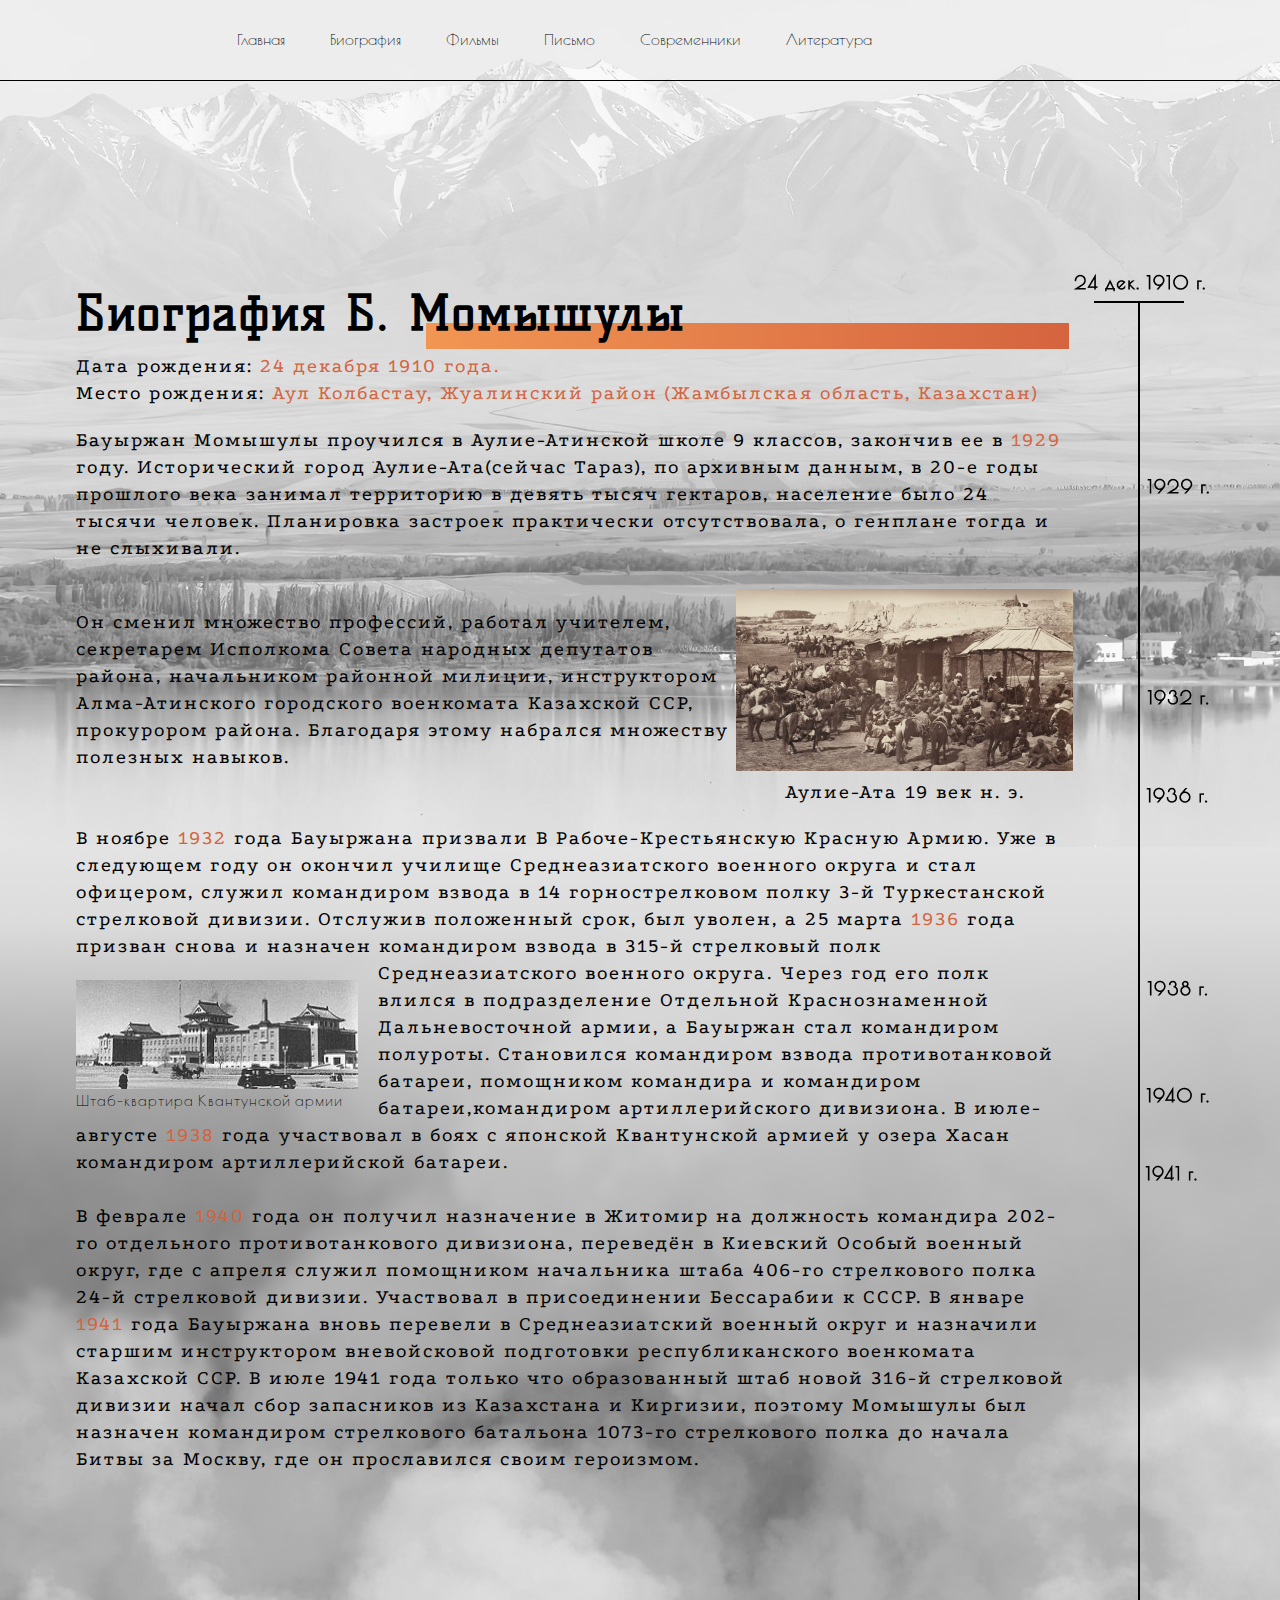
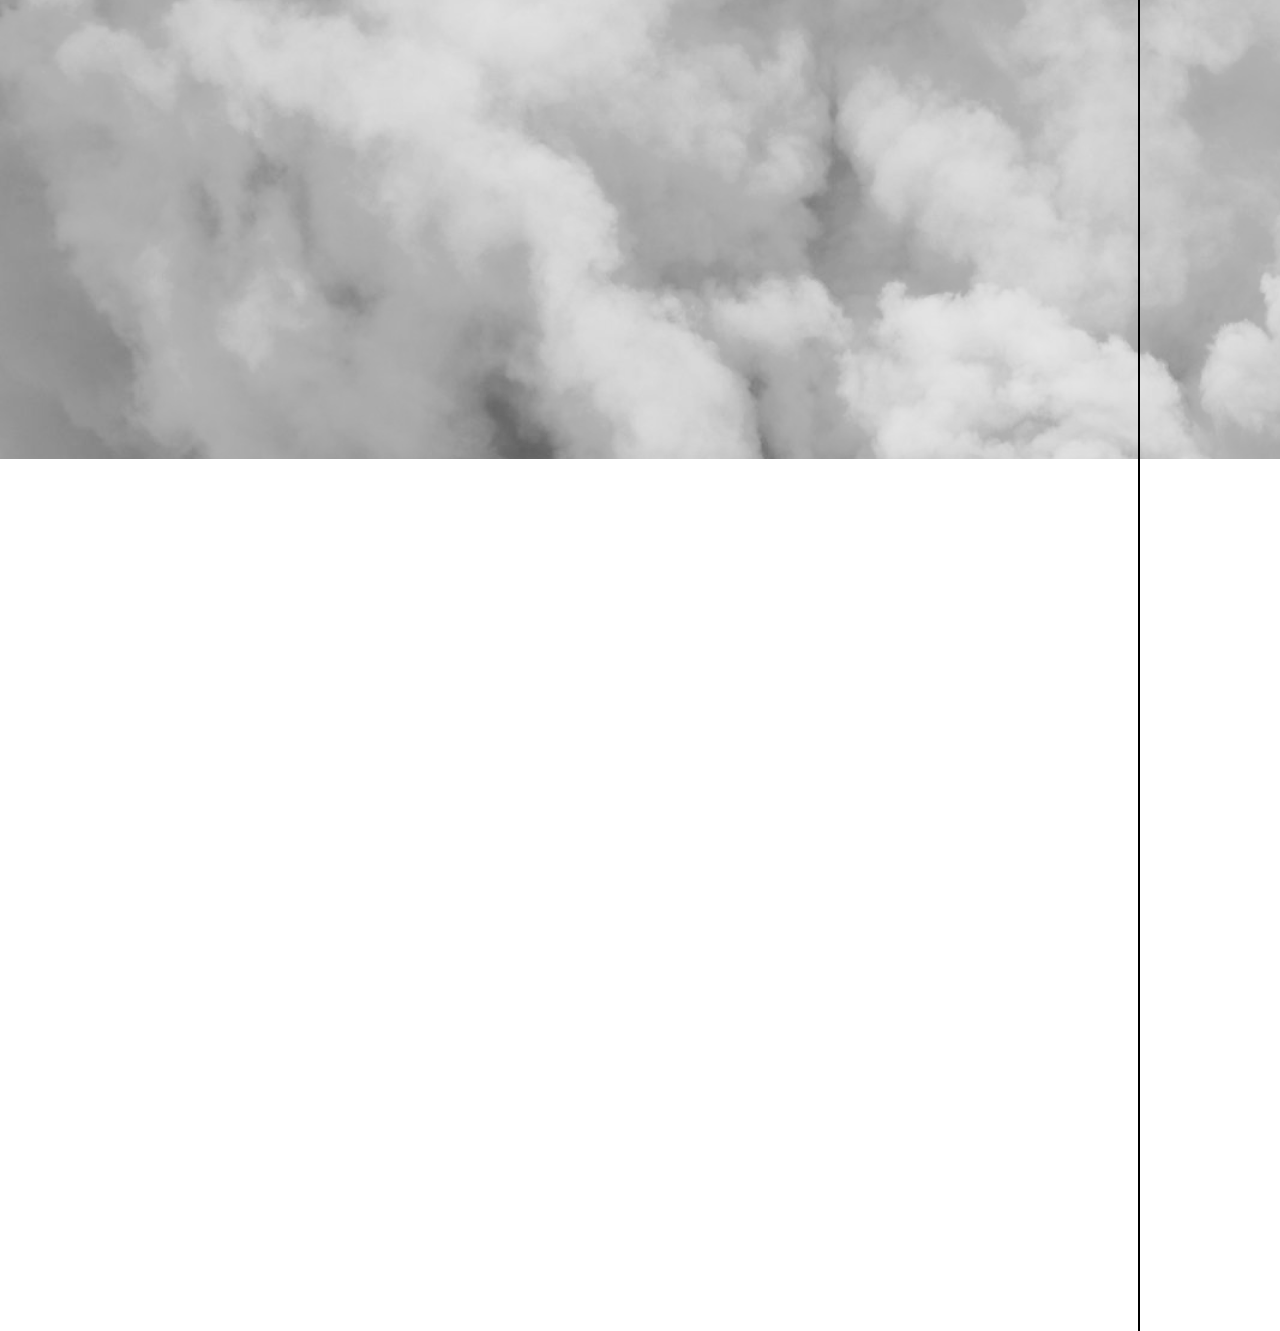
==== biography/biography.html @ 2d82cb33 "фильмы и биография" ====
<!DOCTYPE html>
<html lang="en" dir="ltr">
  <head>
    <meta charset="utf-8">
    <title>Биография</title>
    <link rel="stylesheet" href="bio.css">
    <link rel="stylesheet" href="/menu.css">
    <link rel="preconnect" href="https://fonts.gstatic.com">
    <link href="https://fonts.googleapis.com/css2?family=Kelly+Slab&display=swap" rel="stylesheet">
    <link href="https://fonts.googleapis.com/css2?family=Roboto:ital,wght@0,100;0,300;0,400;0,500;0,700;0,900;1,100;1,300;1,400;1,500;1,700;1,900&display=swap" rel="stylesheet">
    <link href="https://fonts.googleapis.com/css2?family=Poiret+One&display=swap" rel="stylesheet">
    <link href="https://fonts.googleapis.com/css2?family=Podkova:wght@400;500;600;700;800&display=swap" rel="stylesheet">
  </head>
  <body>
      <main>
        <menu>
            <div class="links">
                <a href="#">Главная</a>
                <a href="#">Биография</a>
                <a href="#">Фильмы</a>
                <a href="#">Письмо</a>
                <a href="#">Современники</a>
                <a href="#">Литература</a>
            </div>
        </menu>
        <div class="content">
          <div class="bio">
            <div class="heading">
              <h1>Биография Б. Момышулы</h1>
              <div class="h-line"></div>
            </div>
            <article>Дата рождения: <span>24 декабря 1910 года.</span>
              <br>Место рождения: <span>Аул Колбастау, Жуалинский район (Жамбылская область, Казахстан)</span></article>
            <p>Бауыржан Момышулы проучился в Аулие-Атинской школе 9 классов, закончив ее в <span>1929</span> году.
              Исторический город Аулие-Ата(сейчас Тараз), по архивным данным, в 20-е годы прошлого века
              занимал территорию в девять тысяч гектаров,
              население было 24 тысячи человек. Планировка застроек практически отсутствовала, о генплане тогда и не слыхивали. </p>
            <figure class="rightimg"><img src="img/1.png"><figcaption>Аулие-Ата 19 век н. э.</figcaption></figure><br>Он сменил множество профессий, работал учителем, секретарем Исполкома Совета народных депутатов
              района, начальником районной милиции, инструктором Алма-Атинского городского военкомата Казахской ССР,
              прокурором района. Благодаря этому набрался множеству полезных навыков.<br><br><br>В ноябре <span>1932</span> года Бауыржана призвали В Рабоче-Крестьянскую Красную Армию.
              Уже в следующем году он окончил училище Среднеазиатского
              военного округа и стал офицером, служил командиром взвода в 14 горнострелковом полку 3-й Туркестанской
              стрелковой дивизии. Отслужив положенный срок, был уволен, а 25 марта <span>1936</span> года призван снова и назначен
              командиром взвода в 315-й стрелковый полк<br><div class="leftimg"><img src="img/2.png"><p>Штаб-квартира Квантунской армии</p></div>
              Среднеазиатского военного округа. Через год его полк влился в подразделение Отдельной Краснознаменной
              Дальневосточной армии, а Бауыржан стал командиром полуроты. Становился командиром взвода противотанковой
              батареи, помощником командира и командиром батареи,командиром артиллерийского дивизиона. В июле-августе <span>1938</span> года участвовал
              в боях с японской Квантунской армией у озера Хасан командиром артиллерийской батареи.<br><br>В феврале <span>1940</span> года он получил назначение в Житомир
               на должность командира 202-го отдельного противотанкового дивизиона,  переведён в
               Киевский Особый военный округ, где с апреля служил помощником начальника штаба 406-го стрелкового
               полка 24-й стрелковой дивизии. Участвовал в присоединении Бессарабии к СССР. В январе <span>1941</span> года
               Бауыржана вновь перевели в Среднеазиатский военный округ и назначили старшим инструктором вневойсковой
               подготовки республиканского военкомата Казахской ССР. В июле 1941 года только что образованный штаб новой 316-й
               стрелковой дивизии начал сбор запасников из Казахстана и Киргизии, поэтому Момышулы был назначен командиром стрелкового
               батальона 1073-го стрелкового полка до начала Битвы за Москву, где он прославился своим героизмом.
          </div>
          <img src="img/time.png" >
        </div>
      </main>
  </body>
</html>
---- biography/bio.css ----
body{
  padding: 0;
  margin: 0;
}
@media (max-width: 1920px) {
  menu {
    padding: 0;
    height: 80px;
    margin: 0;
    border-bottom: 1px solid #000000;
  }
  menu .links {
    margin-left: 15%;
    padding-top: 26px;
    display: flex;
    flex-direction: row;
  }
  menu .links a {
    font-family: Poiret One;
    color: #000000;
    text-decoration: none;
    font-size: 16px;
    line-height: 27px;
    margin-left: 45px;
  }
  menu .links a:hover {
    border-bottom: 3px solid orange;
    padding-bottom: 25px;
  }
  main {
    background-image: url('img/bio.png');
    height: 2059px;
  }
  main .content {
    display: grid;
    grid-template-columns: 997px 131px;
    position: absolute;
    left: 50%;
    transform: translate(-50%);
    margin-top: 192px;
  }
  main .content .bio {
    font-family: Podkova;
    font-size: 20px;
    line-height: 27px;
    letter-spacing: 2px;
  }
  main .content .bio .heading {
    display: flex;
    flex-direction: row;
  }
  main .content .bio .heading h1 {
    font-family: Kelly Slab;
    font-size: 48px;
    line-height: 16px;
    z-index: 2;
  }
  main .content .bio .heading .h-line {
    background: linear-gradient(90deg, #f29653 0%, #d4643f 100%);
    width: 643px;
    height: 26px;
    position: absolute;
    margin-top: 50px;
    margin-left: 350px;
  }
  main .content .bio span {
    color: #D4643F;
  }
  main .content .bio .rightimg {
    float: right;
    margin: 7px 0 7px 7px;
    text-align: center;
  }
  main .content .bio .leftimg {
    float: left;
    margin-right: 20px;
    margin-top: 20px;
    max-width: 300px;
    font-family: Poiret One;
    font-size: 15px;
    line-height: 27px;
    letter-spacing: 1px;
  }
  main .content .bio .leftimg p {
    margin-top: -2px;
    line-height: 12px;
  }
}
---- menu.css ----
menu {
  padding: 0;
  height: 80px;
  margin: 0;
  border-bottom: 1px solid #000000;
}
menu .links {
  margin-left: 15%;
  padding-top: 26px;
  display: flex;
  flex-direction: row;
}
menu .links a {
  font-family: Poiret One;
  color: #000000;
  text-decoration: none;
  font-size: 16px;
  line-height: 27px;
  margin-left: 45px;
}
menu .links a:hover {
  border-bottom: 3px solid orange;
  padding-bottom: 25px;
}
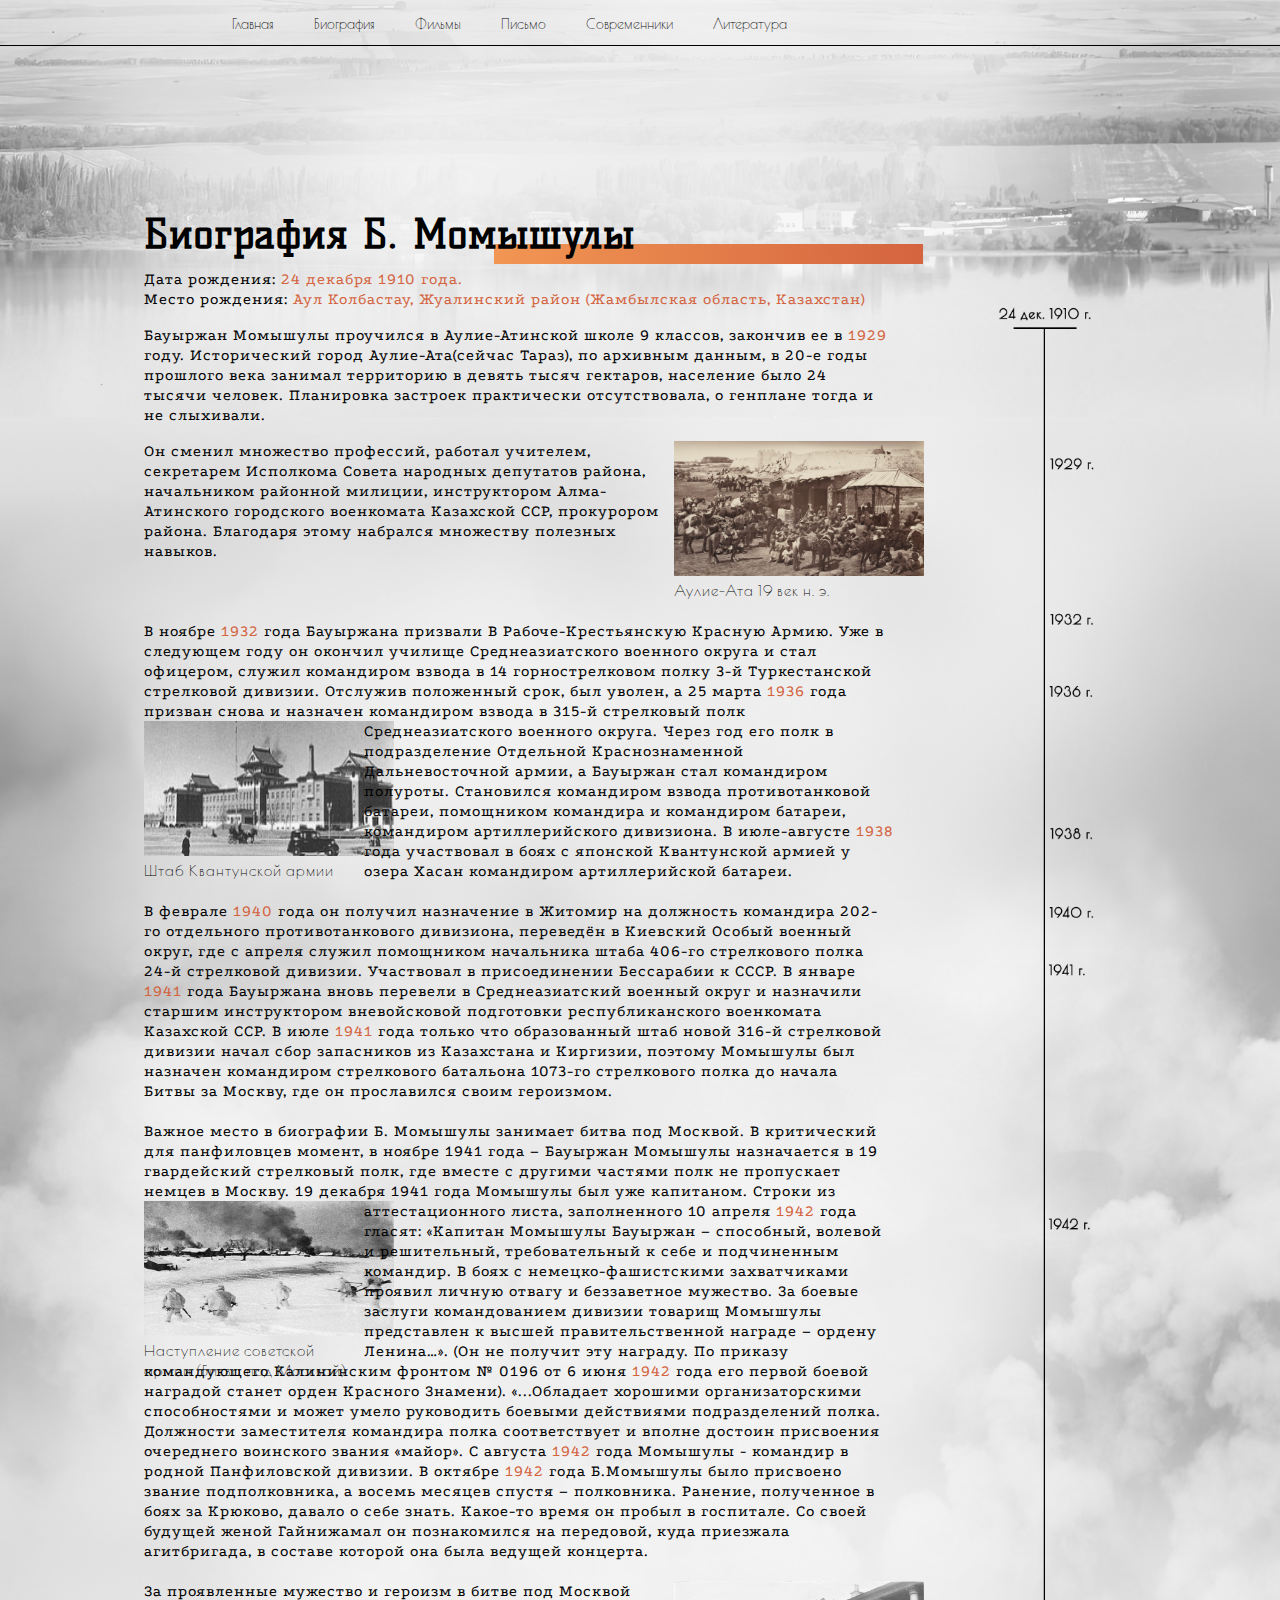
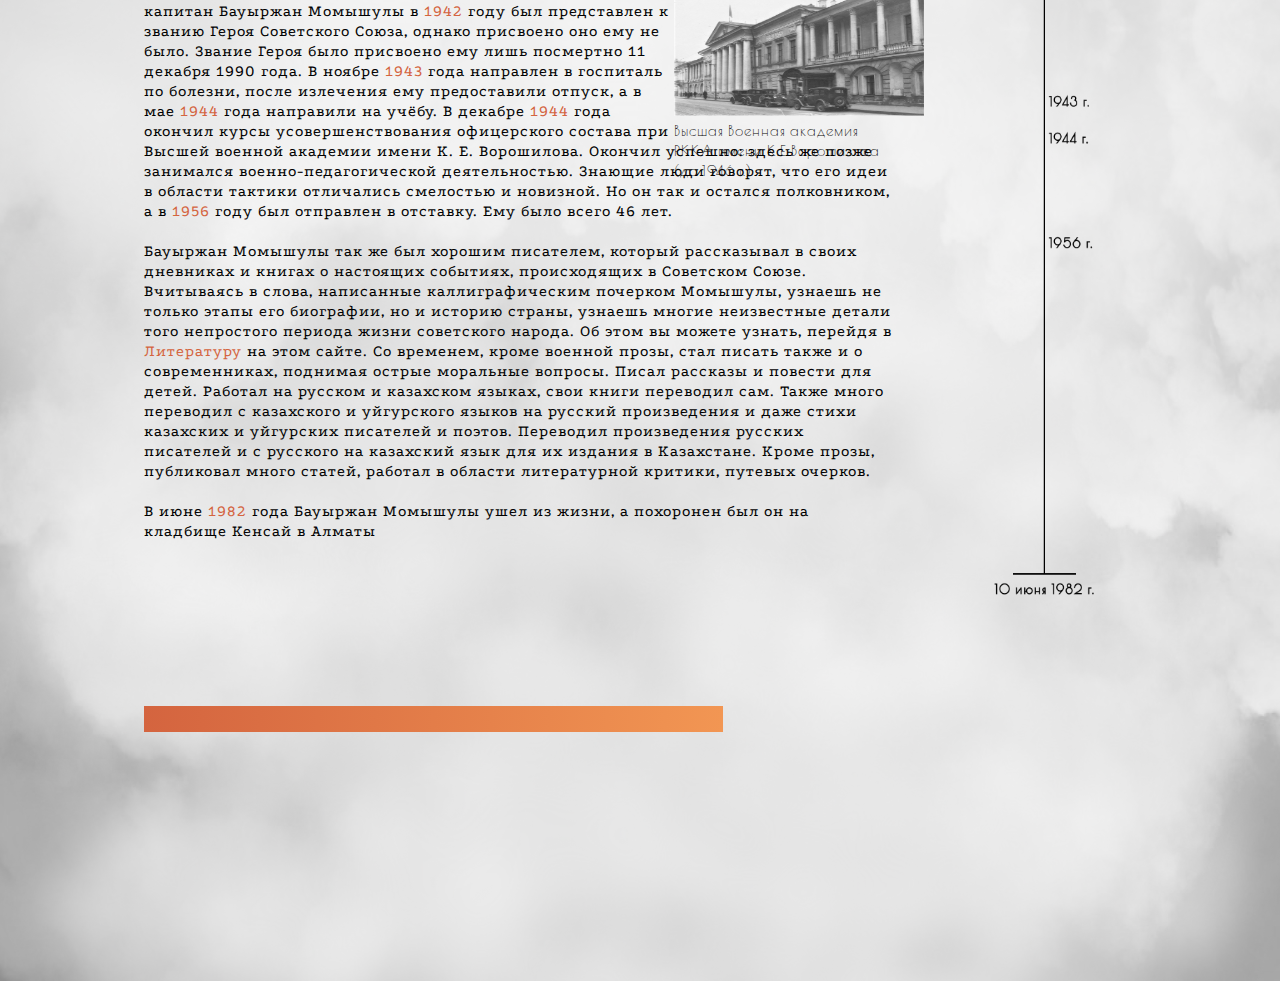
==== commit d5309de5: "первый адаптив для биографии" ====
--- a/biography/biography.html
+++ b/biography/biography.html
@@ -4,7 +4,6 @@
     <meta charset="utf-8">
     <title>Биография</title>
     <link rel="stylesheet" href="bio.css">
-    <link rel="stylesheet" href="/menu.css">
     <link rel="preconnect" href="https://fonts.gstatic.com">
     <link href="https://fonts.googleapis.com/css2?family=Kelly+Slab&display=swap" rel="stylesheet">
     <link href="https://fonts.googleapis.com/css2?family=Roboto:ital,wght@0,100;0,300;0,400;0,500;0,700;0,900;1,100;1,300;1,400;1,500;1,700;1,900&display=swap" rel="stylesheet">
@@ -35,26 +34,71 @@
               Исторический город Аулие-Ата(сейчас Тараз), по архивным данным, в 20-е годы прошлого века
               занимал территорию в девять тысяч гектаров,
               население было 24 тысячи человек. Планировка застроек практически отсутствовала, о генплане тогда и не слыхивали. </p>
-            <figure class="rightimg"><img src="img/1.png"><figcaption>Аулие-Ата 19 век н. э.</figcaption></figure><br>Он сменил множество профессий, работал учителем, секретарем Исполкома Совета народных депутатов
-              района, начальником районной милиции, инструктором Алма-Атинского городского военкомата Казахской ССР,
-              прокурором района. Благодаря этому набрался множеству полезных навыков.<br><br><br>В ноябре <span>1932</span> года Бауыржана призвали В Рабоче-Крестьянскую Красную Армию.
-              Уже в следующем году он окончил училище Среднеазиатского
-              военного округа и стал офицером, служил командиром взвода в 14 горнострелковом полку 3-й Туркестанской
-              стрелковой дивизии. Отслужив положенный срок, был уволен, а 25 марта <span>1936</span> года призван снова и назначен
-              командиром взвода в 315-й стрелковый полк<br><div class="leftimg"><img src="img/2.png"><p>Штаб-квартира Квантунской армии</p></div>
-              Среднеазиатского военного округа. Через год его полк влился в подразделение Отдельной Краснознаменной
-              Дальневосточной армии, а Бауыржан стал командиром полуроты. Становился командиром взвода противотанковой
-              батареи, помощником командира и командиром батареи,командиром артиллерийского дивизиона. В июле-августе <span>1938</span> года участвовал
-              в боях с японской Квантунской армией у озера Хасан командиром артиллерийской батареи.<br><br>В феврале <span>1940</span> года он получил назначение в Житомир
-               на должность командира 202-го отдельного противотанкового дивизиона,  переведён в
-               Киевский Особый военный округ, где с апреля служил помощником начальника штаба 406-го стрелкового
-               полка 24-й стрелковой дивизии. Участвовал в присоединении Бессарабии к СССР. В январе <span>1941</span> года
-               Бауыржана вновь перевели в Среднеазиатский военный округ и назначили старшим инструктором вневойсковой
-               подготовки республиканского военкомата Казахской ССР. В июле 1941 года только что образованный штаб новой 316-й
-               стрелковой дивизии начал сбор запасников из Казахстана и Киргизии, поэтому Момышулы был назначен командиром стрелкового
-               батальона 1073-го стрелкового полка до начала Битвы за Москву, где он прославился своим героизмом.
-          </div>
-          <img src="img/time.png" >
+              <article>
+                <figure class="right">
+                  <img src="img/1.png">
+                  <figcaption>Аулие-Ата 19 век н. э.</figcaption>
+                </figure>
+                Он сменил множество профессий, работал учителем, секретарем Исполкома Совета народных депутатов района, начальником районной милиции, инструктором Алма-Атинского городского военкомата Казахской ССР, прокурором района. Благодаря этому набрался множеству полезных навыков.
+                <br><br><br><br>
+                В ноябре <span>1932</span> года Бауыржана призвали В Рабоче-Крестьянскую Красную Армию. Уже в следующем году он окончил училище Среднеазиатского военного округа и стал офицером, служил командиром взвода в 14 горнострелковом полку 3-й Туркестанской стрелковой дивизии. Отслужив положенный срок, был уволен, а 25 марта <span>1936</span> года призван снова и назначен командиром взвода в 315-й стрелковый полк
+              </article>
+              <article>
+                <figure class="left">
+                  <img src="img/2.png">
+                  <figcaption>Штаб Квантунской армии</figcaption>
+                </figure>
+                Среднеазиатского военного округа. Через год его полк
+                 в подразделение Отдельной Краснознаменной Дальневосточной армии, а Бауыржан стал командиром полуроты.
+                 Становился командиром взвода противотанковой батареи, помощником командира и командиром батареи,
+                 командиром артиллерийского дивизиона. В июле-августе <span>1938</span> года участвовал в боях с японской Квантунской армией у озера Хасан командиром артиллерийской батареи.
+                 <br><br>
+                 В феврале <span>1940</span> года он получил назначение в Житомир на должность командира 202-го отдельного противотанкового дивизиона,  переведён в Киевский Особый военный округ,
+                 где с апреля служил помощником начальника штаба 406-го стрелкового полка 24-й стрелковой дивизии. Участвовал в присоединении Бессарабии к СССР.
+                 В январе <span>1941</span> года Бауыржана вновь перевели в Среднеазиатский военный округ и назначили старшим инструктором вневойсковой подготовки республиканского военкомата Казахской ССР.
+                 В июле <span>1941</span> года только что образованный штаб новой 316-й стрелковой дивизии начал сбор запасников из Казахстана и Киргизии, поэтому Момышулы был назначен командиром
+                 стрелкового батальона 1073-го стрелкового полка до начала Битвы за Москву, где он прославился своим героизмом.
+              </article>
+              <article>
+                <br>
+                Важное место в биографии Б. Момышулы занимает битва под Москвой. В критический для панфиловцев момент, в ноябре 1941 года – Бауыржан Момышулы назначается в 19 гвардейский стрелковый полк, где вместе
+                с другими частями полк не пропускает немцев в Москву. 19 декабря 1941 года Момышулы был уже капитаном. Строки из
+                <figure class="left">
+                  <img src="img/3.png">
+                  <figcaption>Наступление советской армии (Битва под Москвой)</figcaption>
+                </figure>
+                аттестационного листа, заполненного 10 апреля <span>1942</span> года гласят: «Капитан Момышулы Бауыржан –
+                способный, волевой и решительный, требовательный к себе и подчиненным командир. В боях с немецко-фашистскими захватчиками проявил личную
+                отвагу и беззаветное мужество. За боевые заслуги командованием дивизии товарищ Момышулы представлен к высшей правительственной награде –
+                ордену Ленина…». (Он не получит эту награду. По приказу командующего Калининским фронтом № 0196 от 6 июня <span>1942</span> года его первой боевой наградой станет орден Красного Знамени). «...Обладает хорошими организаторскими способностями
+                и может умело руководить боевыми действиями подразделений полка. Должности заместителя командира полка соответствует и вполне достоин присвоения очереднего воинского звания «майор». С августа <span>1942</span> года Момышулы -
+                командир в родной Панфиловской дивизии. В октябре <span>1942</span> года Б.Момышулы было присвоено звание подполковника, а восемь месяцев спустя – полковника. Ранение, полученное в боях за Крюково, давало о себе знать. Какое-то время
+                он пробыл в госпитале. Со своей будущей женой Гайнижамал он познакомился на передовой, куда приезжала агитбригада, в составе которой она была ведущей концерта.
+              </article>
+              <article>
+                <br>
+                <figure class="right">
+                  <img src="img/4.png">
+                  <figcaption>Высшая Военная академия РККА имени К.Е Ворошилова (до 1946 г.)</figcaption>
+                </figure>
+                За проявленные мужество и героизм в битве под Москвой капитан Бауыржан Момышулы в <span>1942</span> году был представлен к
+                званию Героя Советского Союза, однако присвоено оно ему не было. Звание Героя было присвоено ему лишь посмертно 11
+                декабря 1990 года.  В ноябре <span>1943</span> года направлен в госпиталь по болезни, после излечения ему предоставили отпуск, а в
+                мае <span>1944</span> года направили на учёбу. В декабре <span>1944</span> года окончил курсы усовершенствования офицерского состава при Высшей военной академии имени К. Е. Ворошилова.
+                Окончил успешно: здесь же позже занимался военно-педагогической деятельностью. Знающие люди говорят, что его идеи в
+                области тактики отличались смелостью и новизной. Но он так и остался полковником, а в <span>1956</span> году был отправлен в отставку. Ему было всего 46 лет.
+              </article>
+              <article>
+                <br>
+                Бауыржан Момышулы так же был хорошим писателем, который рассказывал в своих дневниках и книгах о настоящих событиях, происходящих в Советском Союзе.
+                Вчитываясь в слова, написанные каллиграфическим почерком Момышулы, узнаешь не только этапы его биографии, но и историю страны, узнаешь многие неизвестные детали того непростого периода жизни советского народа.
+                Об этом вы можете узнать, перейдя в <span><a>Литературу</a></span> на этом сайте.  Со временем, кроме военной прозы, стал писать также и о современниках, поднимая острые моральные вопросы. Писал рассказы и повести для детей. Работал на русском и казахском языках, свои книги переводил сам. Также много переводил с казахского и уйгурского языков на русский произведения и даже стихи казахских и уйгурских писателей и поэтов. Переводил произведения русских писателей и с русского на казахский язык для их издания в Казахстане. Кроме прозы, публиковал много статей, работал в области литературной критики, путевых очерков.
+                <br><br>
+                В июне <span>1982</span> года Бауыржан Момышулы ушел из жизни, а похоронен был он на кладбище Кенсай в Алматы
+              </article>
+              <div class="line"></div>
+            </div>
+            <img src="img/timeline.png" class="timeline">
         </div>
       </main>
   </body>
--- a/biography/bio.css
+++ b/biography/bio.css
@@ -1,5 +1,4 @@
-body{
-  padding: 0;
+body {
   margin: 0;
 }
 @media (max-width: 1920px) {
@@ -28,12 +27,15 @@
     padding-bottom: 25px;
   }
   main {
-    background-image: url('img/bio.png');
-    height: 2059px;
+    background-image: url('img/bck.png');
+    background-position: center;
+    height: 3441px;
+    margin: 0;
   }
   main .content {
     display: grid;
-    grid-template-columns: 997px 131px;
+    grid-template-columns: 1001px 142px;
+    grid-column-gap: 122px;
     position: absolute;
     left: 50%;
     transform: translate(-50%);
@@ -66,23 +68,160 @@
   main .content .bio span {
     color: #D4643F;
   }
-  main .content .bio .rightimg {
+  main .content .bio .right {
     float: right;
-    margin: 7px 0 7px 7px;
-    text-align: center;
-  }
-  main .content .bio .leftimg {
+    margin-left: 20px;
+    margin-top: 20px;
+    max-width: 337px;
+    font-family: Poiret One;
+    font-size: 15px;
+    line-height: 20px;
+    letter-spacing: 1px;
+    margin: 0;
+    margin-right: 10px;
+  }
+  main .content .bio .left {
     float: left;
     margin-right: 20px;
     margin-top: 20px;
-    max-width: 300px;
-    font-family: Poiret One;
-    font-size: 15px;
-    line-height: 27px;
-    letter-spacing: 1px;
-  }
-  main .content .bio .leftimg p {
+    max-width: 350px;
+    font-family: Poiret One;
+    font-size: 15px;
+    line-height: 20px;
+    letter-spacing: 1px;
+    margin: 0;
+    margin-right: 10px;
+  }
+  main .content .bio .left p {
     margin-top: -2px;
     line-height: 12px;
   }
+  main .content .bio .line {
+    width: 579px;
+    height: 26px;
+    background: linear-gradient(90deg, #f29653 0%, #d4643f 100%);
+    transform: matrix(-1, 0, 0, 1, 0, 0);
+    margin-top: 165px;
+  }
+  main .content .timeline {
+    margin-top: 120px;
+  }
 }
+@media (max-width: 1500px) {
+  menu {
+    padding: 0;
+    height: 45px;
+    margin: 0;
+    border-bottom: 1px solid #000000;
+  }
+  menu .links {
+    margin-left: 15%;
+    padding-top: 11px;
+    display: flex;
+    flex-direction: row;
+  }
+  menu .links a {
+    font-family: Poiret One;
+    color: #000000;
+    text-decoration: none;
+    font-size: 14px;
+    line-height: 27px;
+    margin-left: 40px;
+  }
+  menu .links a:hover {
+    border-bottom: 3px solid orange;
+    padding-bottom: 25px;
+  }
+  main {
+    background-image: url('img/bck.png');
+    background-position: center;
+    height: 2581px;
+    margin: 0;
+  }
+  main .content {
+    display: grid;
+    grid-template-columns: 750px 142px;
+    grid-column-gap: 100px;
+    position: absolute;
+    left: 50%;
+    transform: translate(-50%);
+    margin-top: 153px;
+  }
+  main .content .bio {
+    font-family: Podkova;
+    font-size: 16px;
+    line-height: 20px;
+    letter-spacing: 1px;
+  }
+  main .content .bio .heading {
+    display: flex;
+    flex-direction: row;
+  }
+  main .content .bio .heading h1 {
+    font-family: Kelly Slab;
+    font-size: 40px;
+    line-height: 16px;
+    z-index: 2;
+  }
+  main .content .bio .heading .h-line {
+    background: linear-gradient(90deg, #f29653 0%, #d4643f 100%);
+    width: 429px;
+    height: 20px;
+    position: absolute;
+    margin-top: 45px;
+    margin-left: 350px;
+  }
+  main .content .bio span {
+    color: #D4643F;
+  }
+  main .content .bio .right {
+    float: right;
+    margin-left: 0px;
+    margin-top: 20px;
+    max-width: 250px;
+    font-family: Poiret One;
+    font-size: 15px;
+    line-height: 20px;
+    letter-spacing: 1px;
+    margin: 0;
+    margin-right: 10px;
+  }
+  main .content .bio figure:first-of-type img {
+    width: 250px;
+    height: 135.01px;
+  }
+  main .content .bio figure:last-of-type {
+    width: 210px;
+    height: 154.35px;
+  }
+  main .content .bio .left {
+    float: left;
+    margin-right: 20px;
+    margin-top: 20px;
+    max-width: 350px;
+    font-family: Poiret One;
+    font-size: 15px;
+    line-height: 20px;
+    letter-spacing: 1px;
+    margin: 0;
+    margin-right: 10px;
+  }
+  main .content .bio .left p {
+    font-size: 16px;
+    line-height: 20px;
+    margin-top: -2px;
+    line-height: 12px;
+  }
+  main .content .bio .line {
+    width: 579px;
+    height: 26px;
+    background: linear-gradient(90deg, #f29653 0%, #d4643f 100%);
+    transform: matrix(-1, 0, 0, 1, 0, 0);
+    margin-top: 165px;
+  }
+  main .content .timeline {
+    margin-top: 107px;
+    height: 1890px;
+    width: 100px;
+  }
+}
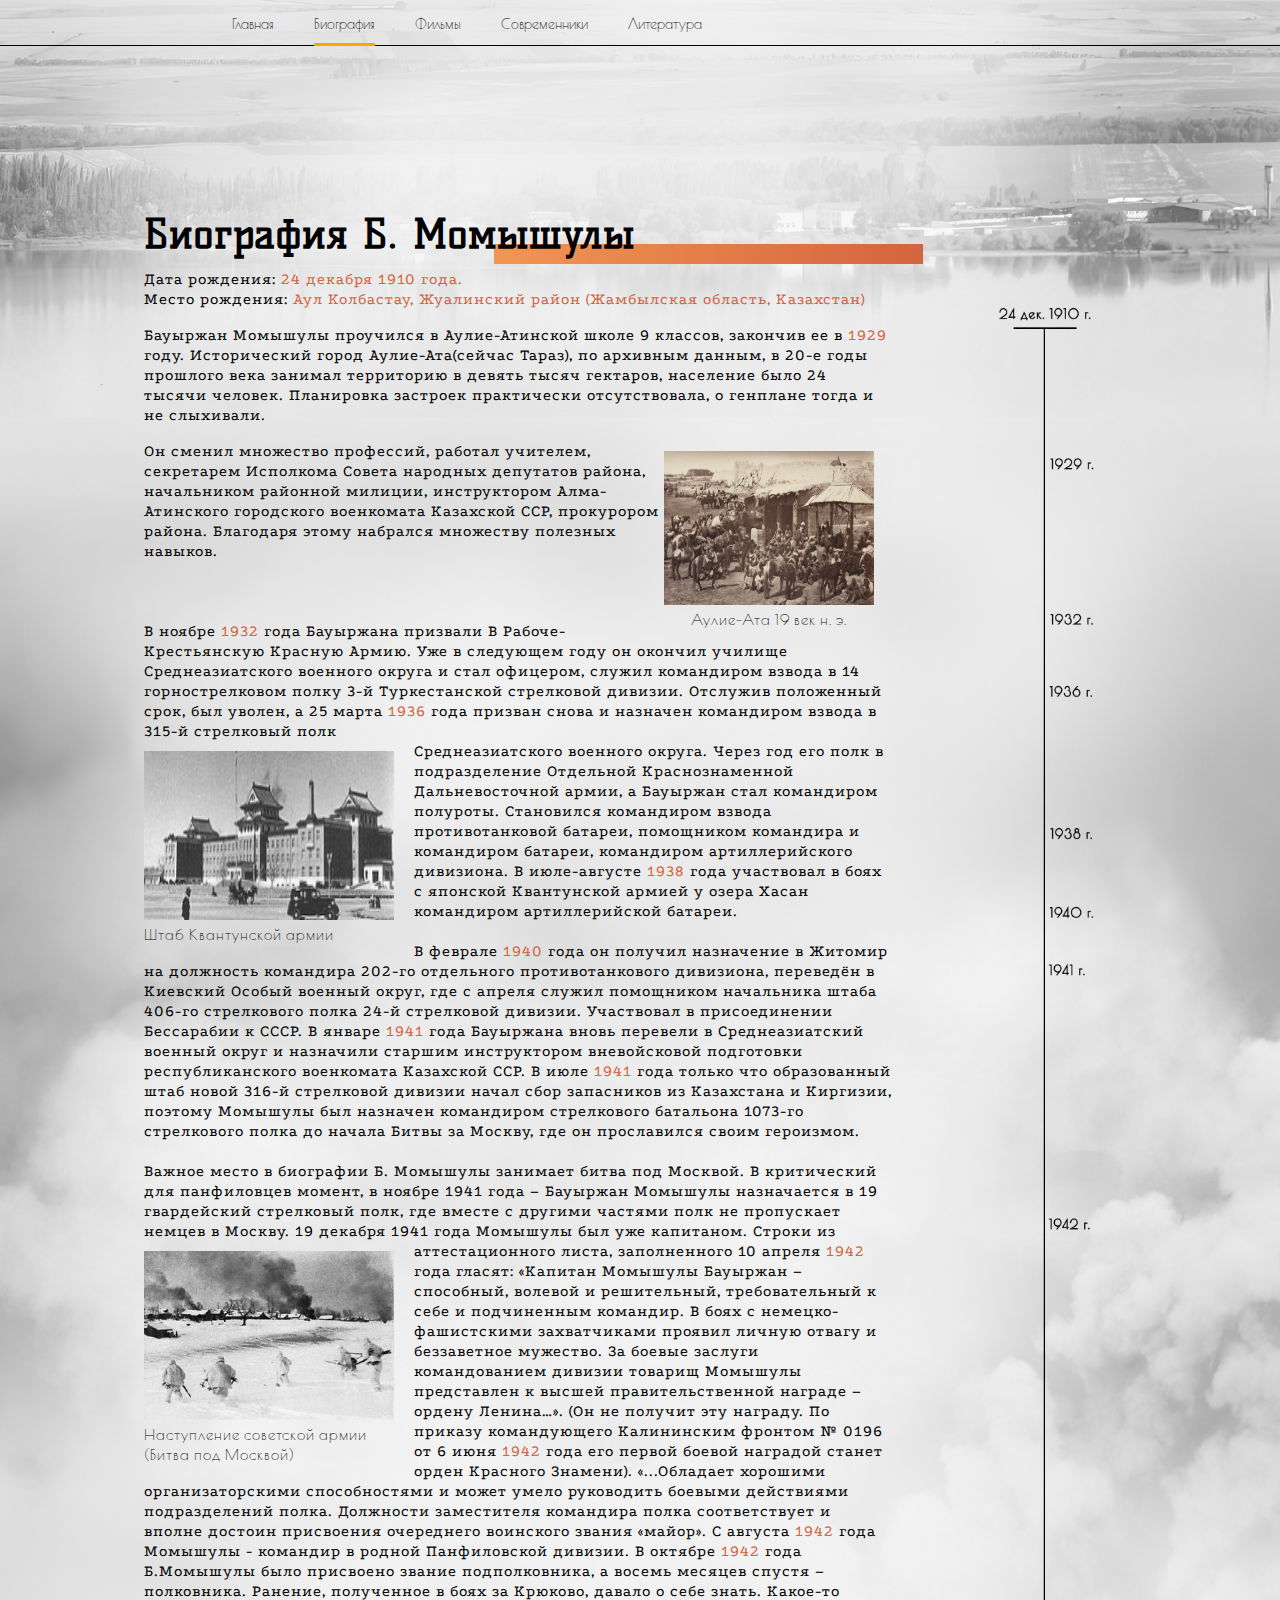
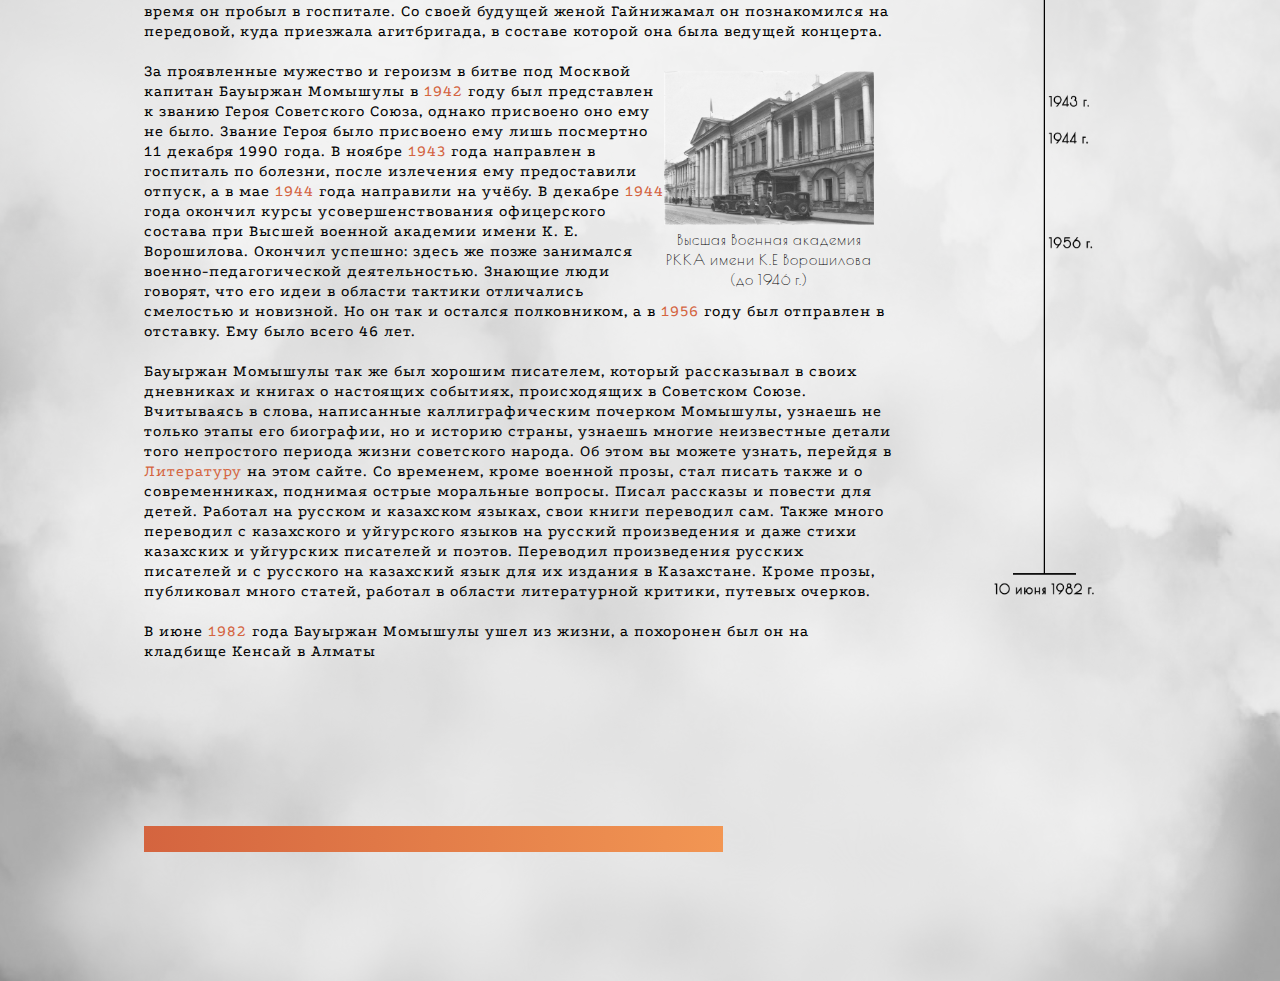
==== commit abd2305b: "ссылки поставил нормальные" ====
--- a/biography/biography.html
+++ b/biography/biography.html
@@ -14,12 +14,11 @@
       <main>
         <menu>
             <div class="links">
-                <a href="#">Главная</a>
+                <a href="../index.html">Главная</a>
                 <a href="#">Биография</a>
-                <a href="#">Фильмы</a>
-                <a href="#">Письмо</a>
-                <a href="#">Современники</a>
-                <a href="#">Литература</a>
+                <a href="../films/films.html">Фильмы</a>
+                <a href="../people/people.html">Современники</a>
+                <a href="../books/books.html">Литература</a>
             </div>
         </menu>
         <div class="content">
--- a/biography/bio.css
+++ b/biography/bio.css
@@ -26,6 +26,10 @@
     border-bottom: 3px solid orange;
     padding-bottom: 25px;
   }
+  menu .links a:nth-of-type(2) {
+    border-bottom: 3px solid orange;
+    padding-bottom: 25px;
+  }
   main {
     background-image: url('img/bck.png');
     background-position: center;
@@ -130,7 +134,11 @@
   }
   menu .links a:hover {
     border-bottom: 3px solid orange;
-    padding-bottom: 25px;
+    padding-bottom: 5px;
+  }
+  menu .links a:nth-of-type(2) {
+    border-bottom: 3px solid orange;
+    padding-bottom: 5px;
   }
   main {
     background-image: url('img/bck.png');
@@ -186,25 +194,49 @@
     margin: 0;
     margin-right: 10px;
   }
+  main .content .bio figure:first-of-type {
+    margin-top: 10px;
+    margin-right: 20px;
+  }
   main .content .bio figure:first-of-type img {
     width: 250px;
     height: 135.01px;
   }
-  main .content .bio figure:last-of-type {
+  main .content .bio .left:first-of-type {
+    width: 200px;
+  }
+  main .content .bio .left:first-of-type img {
+    width: 200px;
+    height: 77.3px;
+  }
+  main .content .bio .left:last-of-type {
+    width: 250px;
+  }
+  main .content .bio .left:last-of-type img {
+    width: 250px;
+    height: 169.49px;
+  }
+  main .content .bio .right:last-of-type {
+    width: 210px;
+  }
+  main .content .bio .right:last-of-type img {
     width: 210px;
     height: 154.35px;
+  }
+  main .content .bio .right:last-of-type figcaption {
+    font-size: 15px;
+    line-height: 20px;
+    text-align: center;
   }
   main .content .bio .left {
     float: left;
     margin-right: 20px;
     margin-top: 20px;
-    max-width: 350px;
-    font-family: Poiret One;
-    font-size: 15px;
-    line-height: 20px;
-    letter-spacing: 1px;
-    margin: 0;
-    margin-right: 10px;
+    font-family: Poiret One;
+    font-size: 15px;
+    line-height: 20px;
+    letter-spacing: 1px;
+    margin: 0;
   }
   main .content .bio .left p {
     font-size: 16px;
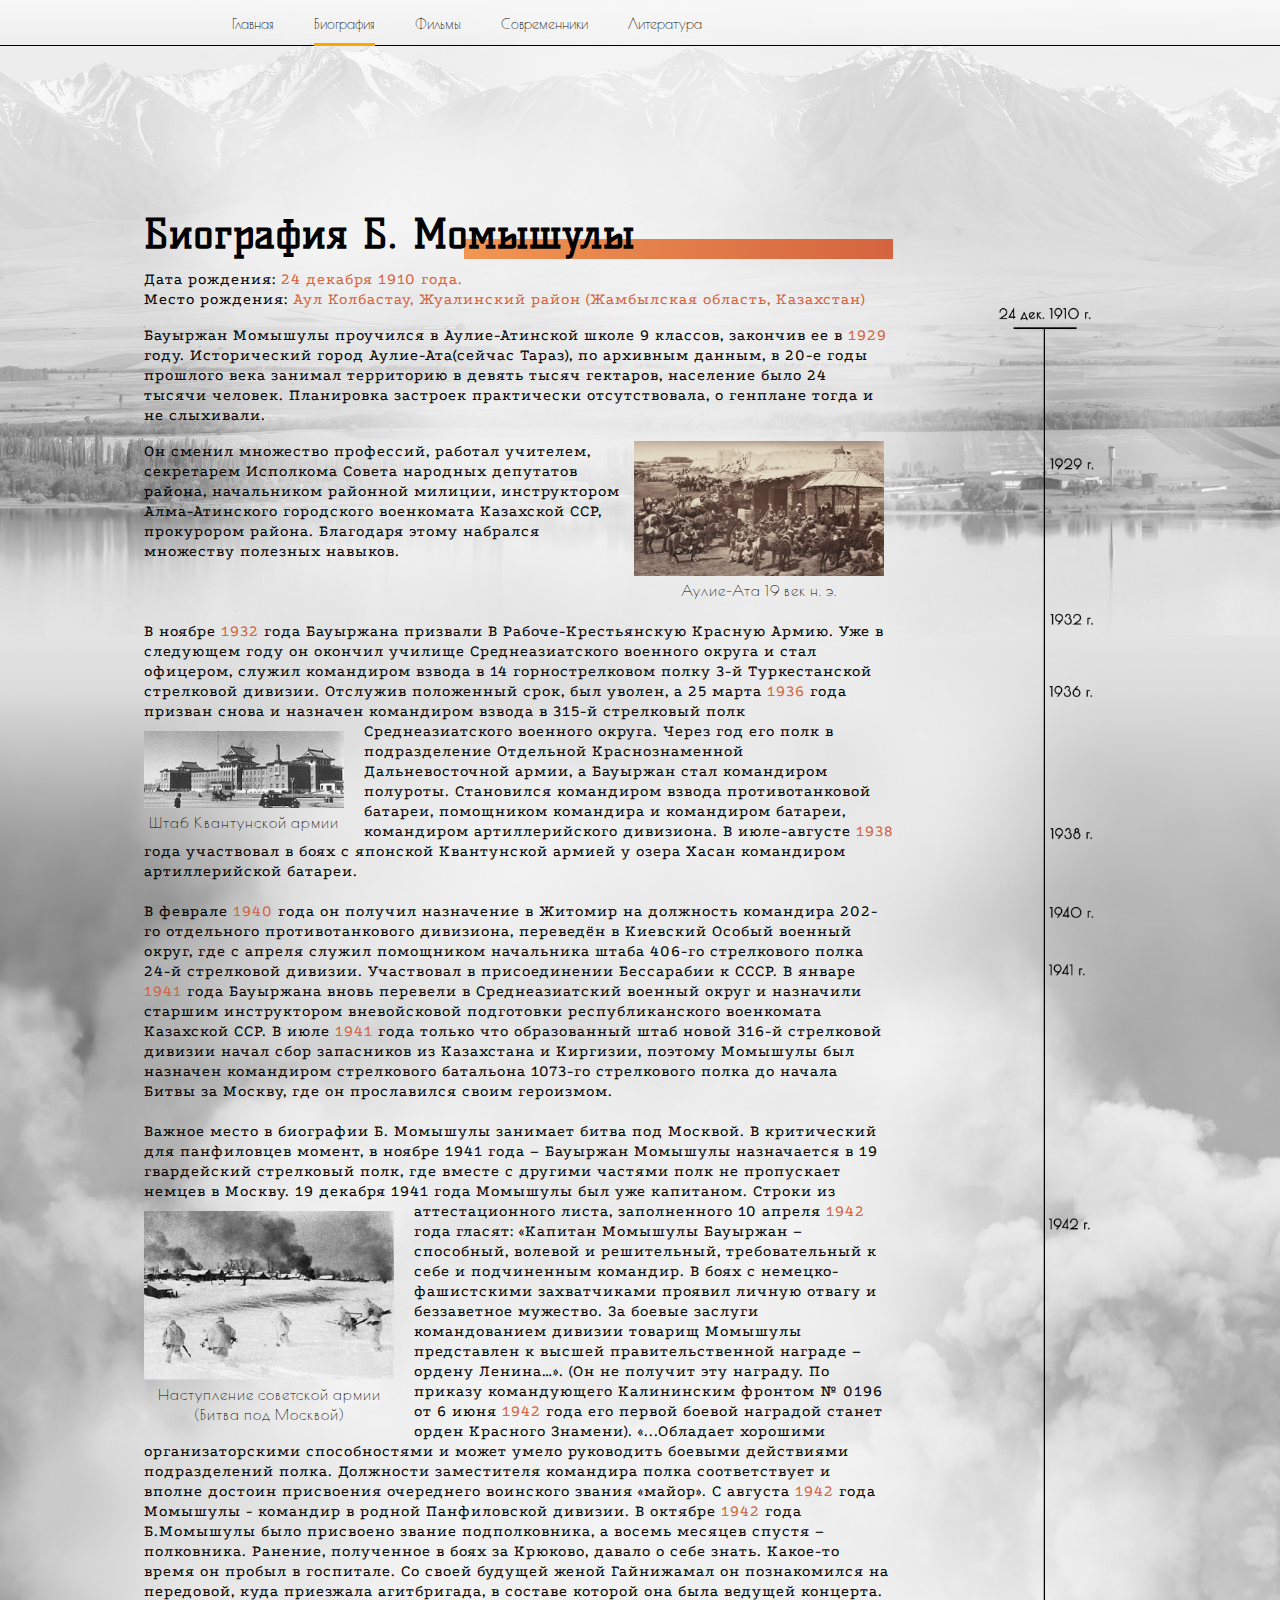
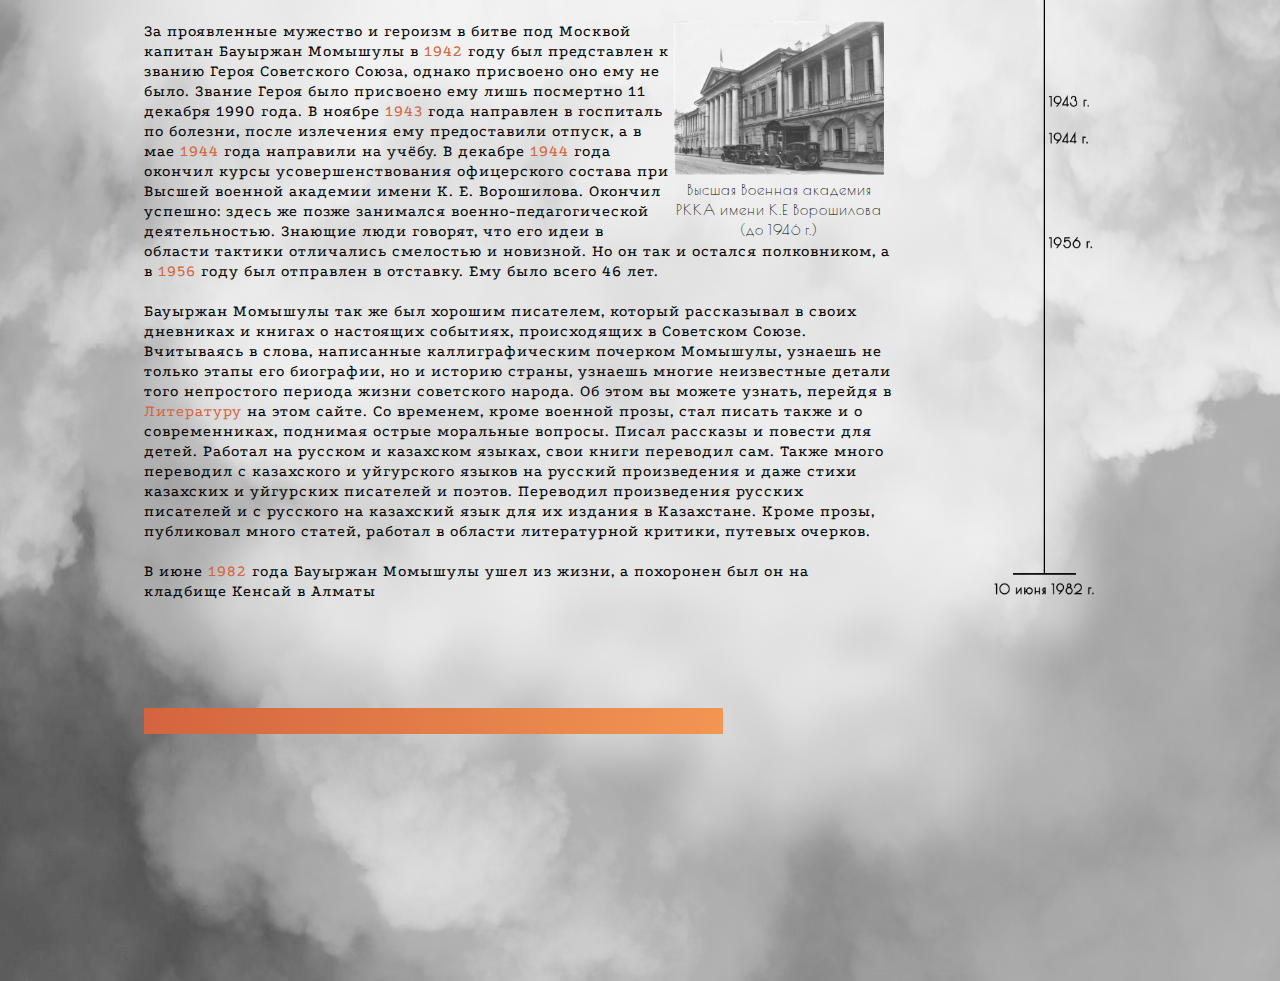
==== commit 88002bc0: "полный адаптив биографии" ====
--- a/biography/biography.html
+++ b/biography/biography.html
@@ -34,7 +34,7 @@
               занимал территорию в девять тысяч гектаров,
               население было 24 тысячи человек. Планировка застроек практически отсутствовала, о генплане тогда и не слыхивали. </p>
               <article>
-                <figure class="right">
+                <figure class="right first">
                   <img src="img/1.png">
                   <figcaption>Аулие-Ата 19 век н. э.</figcaption>
                 </figure>
@@ -43,7 +43,7 @@
                 В ноябре <span>1932</span> года Бауыржана призвали В Рабоче-Крестьянскую Красную Армию. Уже в следующем году он окончил училище Среднеазиатского военного округа и стал офицером, служил командиром взвода в 14 горнострелковом полку 3-й Туркестанской стрелковой дивизии. Отслужив положенный срок, был уволен, а 25 марта <span>1936</span> года призван снова и назначен командиром взвода в 315-й стрелковый полк
               </article>
               <article>
-                <figure class="left">
+                <figure class="left second">
                   <img src="img/2.png">
                   <figcaption>Штаб Квантунской армии</figcaption>
                 </figure>
@@ -62,7 +62,7 @@
                 <br>
                 Важное место в биографии Б. Момышулы занимает битва под Москвой. В критический для панфиловцев момент, в ноябре 1941 года – Бауыржан Момышулы назначается в 19 гвардейский стрелковый полк, где вместе
                 с другими частями полк не пропускает немцев в Москву. 19 декабря 1941 года Момышулы был уже капитаном. Строки из
-                <figure class="left">
+                <figure class="left third">
                   <img src="img/3.png">
                   <figcaption>Наступление советской армии (Битва под Москвой)</figcaption>
                 </figure>
@@ -76,7 +76,7 @@
               </article>
               <article>
                 <br>
-                <figure class="right">
+                <figure class="right fourth">
                   <img src="img/4.png">
                   <figcaption>Высшая Военная академия РККА имени К.Е Ворошилова (до 1946 г.)</figcaption>
                 </figure>
--- a/biography/bio.css
+++ b/biography/bio.css
@@ -111,7 +111,7 @@
     margin-top: 120px;
   }
 }
-@media (max-width: 1500px) {
+@media (max-width: 1440px) {
   menu {
     padding: 0;
     height: 45px;
@@ -142,6 +142,7 @@
   }
   main {
     background-image: url('img/bck.png');
+    background-size: 1440px 2581px;
     background-position: center;
     height: 2581px;
     margin: 0;
@@ -176,8 +177,8 @@
     width: 429px;
     height: 20px;
     position: absolute;
-    margin-top: 45px;
-    margin-left: 350px;
+    margin-top: 40px;
+    margin-left: 320px;
   }
   main .content .bio span {
     color: #D4643F;
@@ -185,7 +186,7 @@
   main .content .bio .right {
     float: right;
     margin-left: 0px;
-    margin-top: 20px;
+    margin-top: 0px;
     max-width: 250px;
     font-family: Poiret One;
     font-size: 15px;
@@ -194,62 +195,63 @@
     margin: 0;
     margin-right: 10px;
   }
-  main .content .bio figure:first-of-type {
-    margin-top: 10px;
-    margin-right: 20px;
-  }
-  main .content .bio figure:first-of-type img {
+  main .content .bio .left {
+    float: left;
+    margin-right: 20px;
+    margin-top: 20px;
+    font-family: Poiret One;
+    font-size: 15px;
+    line-height: 20px;
+    letter-spacing: 1px;
+    margin: 0;
+  }
+  main .content .bio .left p {
+    font-size: 16px;
+    line-height: 20px;
+    margin-top: -2px;
+    line-height: 12px;
+  }
+  main .content .bio .first {
+    width: 250px;
+  }
+  main .content .bio .first img {
     width: 250px;
     height: 135.01px;
   }
-  main .content .bio .left:first-of-type {
+  main .content .bio figcaption {
+    text-align: center;
+  }
+  main .content .bio .second {
     width: 200px;
-  }
-  main .content .bio .left:first-of-type img {
+    margin-top: 10px;
+    margin-right: 20px;
+  }
+  main .content .bio .second img {
     width: 200px;
     height: 77.3px;
   }
-  main .content .bio .left:last-of-type {
+  main .content .bio .third {
     width: 250px;
-  }
-  main .content .bio .left:last-of-type img {
+    margin-top: 10px;
+    margin-right: 20px;
+  }
+  main .content .bio .third img {
     width: 250px;
     height: 169.49px;
   }
-  main .content .bio .right:last-of-type {
+  main .content .bio .fourth {
     width: 210px;
   }
-  main .content .bio .right:last-of-type img {
+  main .content .bio .fourth img {
     width: 210px;
     height: 154.35px;
-  }
-  main .content .bio .right:last-of-type figcaption {
-    font-size: 15px;
-    line-height: 20px;
-    text-align: center;
-  }
-  main .content .bio .left {
-    float: left;
-    margin-right: 20px;
-    margin-top: 20px;
-    font-family: Poiret One;
-    font-size: 15px;
-    line-height: 20px;
-    letter-spacing: 1px;
-    margin: 0;
-  }
-  main .content .bio .left p {
-    font-size: 16px;
-    line-height: 20px;
-    margin-top: -2px;
-    line-height: 12px;
   }
   main .content .bio .line {
     width: 579px;
     height: 26px;
     background: linear-gradient(90deg, #f29653 0%, #d4643f 100%);
     transform: matrix(-1, 0, 0, 1, 0, 0);
-    margin-top: 165px;
+    margin-top: 107px;
   }
   main .content .timeline {
     margin-top: 107px;
@@ -257,3 +259,433 @@
     width: 100px;
   }
 }
+@media (max-width: 1000px) {
+  menu {
+    padding: 0;
+    height: 40px;
+    margin: 0;
+    border-bottom: 1px solid #000000;
+  }
+  menu .links {
+    margin-left: 15%;
+    padding-top: 6px;
+    display: flex;
+    flex-direction: row;
+  }
+  menu .links a {
+    font-size: 13px;
+    line-height: 27px;
+    margin-left: 35px;
+  }
+  menu .links a:hover {
+    border-bottom: 3px solid orange;
+    padding-bottom: 2px;
+  }
+  menu .links a:nth-of-type(2) {
+    border-bottom: 3px solid orange;
+    padding-bottom: 5px;
+  }
+  main {
+    background-image: url('img/bck.png');
+    background-size: 1000px 2373px;
+    background-position: center;
+    height: 2373px;
+    margin: 0;
+  }
+  main .content {
+    display: grid;
+    grid-template-columns: 570px;
+    grid-column-gap: 100px;
+    position: absolute;
+    left: 50%;
+    transform: translate(-50%);
+    margin-top: 92px;
+    height: 2250px;
+    grid-template-rows: auto;
+  }
+  main .content .bio {
+    font-family: Podkova;
+    font-size: 14px;
+    line-height: 18px;
+    letter-spacing: 1px;
+  }
+  main .content .bio .heading {
+    display: flex;
+    flex-direction: row;
+  }
+  main .content .bio .heading h1 {
+    font-size: 30px;
+    line-height: 16px;
+  }
+  main .content .bio .heading .h-line {
+    width: 336px;
+    height: 16px;
+    position: absolute;
+    margin-top: 30px;
+    margin-left: 235px;
+  }
+  main .content .bio p {
+    font-size: 14px;
+    line-height: 18px;
+    letter-spacing: 1px;
+  }
+  main .content .bio span {
+    color: #D4643F;
+  }
+  main .content .bio .right {
+    float: right;
+    margin-left: 0px;
+    margin-top: 20px;
+    max-width: 212px;
+    font-family: Poiret One;
+    font-size: 15px;
+    line-height: 20px;
+    letter-spacing: 1px;
+    margin: 0;
+    margin-right: 10px;
+  }
+  main .content .bio .first {
+    width: 212px;
+  }
+  main .content .bio .first img {
+    width: 212px;
+    height: 119px;
+  }
+  main .content .bio .second {
+    width: 191px;
+    margin-right: 30px;
+  }
+  main .content .bio .second img {
+    width: 191px;
+    height: 74px;
+  }
+  main .content .bio .third {
+    width: 200px;
+  }
+  main .content .bio .third img {
+    width: 200px;
+    height: 135.59px;
+  }
+  main .content .bio .fourth {
+    width: 180px;
+  }
+  main .content .bio .fourth img {
+    width: 180px;
+    height: 132.3px;
+  }
+  main .content .bio figcaption {
+    font-size: 12px;
+    line-height: 17px;
+    text-align: center;
+  }
+  main .content .bio br:first-of-type {
+    display: none;
+  }
+  main .content .bio br:nth-of-type(2) {
+    display: none;
+  }
+  main .content .bio figure:first-of-type {
+    margin-right: 20px;
+    margin-top: 10px;
+  }
+  main .content .bio .left {
+    float: left;
+    margin-right: 20px;
+    margin-top: 20px;
+    font-family: Poiret One;
+    font-size: 15px;
+    line-height: 20px;
+    letter-spacing: 1px;
+    margin: 0;
+  }
+  main .content .bio .left p {
+    font-size: 16px;
+    line-height: 20px;
+    margin-top: -2px;
+    line-height: 12px;
+  }
+  main .content .bio .line {
+    width: 282px;
+    height: 15px;
+    margin-top: 23px;
+  }
+  main .content .timeline {
+    display: none;
+    margin-top: 107px;
+    height: 1890px;
+    width: 100px;
+  }
+}
+@media (max-width: 600px) {
+  menu {
+    padding: 0;
+    height: 40px;
+    margin: 0;
+    border-bottom: 1px solid #000000;
+  }
+  menu .links {
+    margin-left: 5%;
+    padding-top: 6px;
+    display: flex;
+    flex-direction: row;
+  }
+  menu .links a {
+    font-size: 12px;
+    line-height: 27px;
+    margin-left: 18px;
+  }
+  menu .links a:hover {
+    border-bottom: 3px solid orange;
+    padding-bottom: 2px;
+  }
+  menu .links a:nth-of-type(2) {
+    border-bottom: 3px solid orange;
+    padding-bottom: 5px;
+  }
+  main {
+    background-image: url('img/bck.png');
+    background-size: 600px 2490px;
+    background-position: center;
+    height: 2490px;
+    margin: 0;
+  }
+  main .content {
+    display: grid;
+    grid-template-columns: 350px;
+    grid-column-gap: 0px;
+    margin-top: 92px;
+    height: 2300px;
+    grid-template-rows: auto;
+  }
+  main .content .bio {
+    font-family: Podkova;
+    font-size: 12px;
+    line-height: 15px;
+    letter-spacing: 1px;
+  }
+  main .content .bio .heading {
+    display: flex;
+    flex-direction: row;
+  }
+  main .content .bio .heading h1 {
+    font-size: 25px;
+    line-height: 16px;
+  }
+  main .content .bio .heading .h-line {
+    width: 231px;
+    height: 16px;
+    position: absolute;
+    margin-top: 25px;
+    margin-left: 110px;
+  }
+  main .content .bio p {
+    font-size: 14px;
+    line-height: 18px;
+    letter-spacing: 1px;
+  }
+  main .content .bio span {
+    color: #D4643F;
+  }
+  main .content .bio .right {
+    float: right;
+    margin-left: 0px;
+    margin-top: 20px;
+    max-width: 120px;
+    font-family: Poiret One;
+    font-size: 15px;
+    line-height: 20px;
+    letter-spacing: 1px;
+    margin: 0;
+    margin-right: 10px;
+  }
+  main .content .bio figure:first-of-type {
+    margin-top: 10px;
+    margin-right: 20px;
+  }
+  main .content .bio figure:first-of-type img {
+    width: 120px;
+    height: 88px;
+  }
+  main .content .bio .left:first-of-type {
+    width: 130px;
+  }
+  main .content .bio .left:first-of-type img {
+    width: 130px;
+    height: 54px;
+  }
+  main .content .bio .right:last-of-type {
+    width: 120px;
+  }
+  main .content .bio .right:last-of-type img {
+    width: 120px;
+    height: 67px;
+  }
+  main .content .bio .right:last-of-type figcaption {
+    font-size: 12px;
+    line-height: 17px;
+    text-align: center;
+  }
+  main .content .bio figcaption {
+    font-size: 12px;
+    line-height: 17px;
+  }
+  main .content .bio br:first-of-type {
+    display: none;
+  }
+  main .content .bio br:nth-of-type(2) {
+    display: none;
+  }
+  main .content .bio .left {
+    float: left;
+    margin-right: 20px;
+    margin-top: 20px;
+    font-family: Poiret One;
+    font-size: 15px;
+    line-height: 20px;
+    letter-spacing: 1px;
+    margin: 0;
+  }
+  main .content .bio .left p {
+    font-size: 16px;
+    line-height: 20px;
+    margin-top: -2px;
+    line-height: 12px;
+  }
+  main .content .bio .line {
+    width: 282px;
+    height: 15px;
+    margin-top: 23px;
+  }
+  main .content .timeline {
+    display: none;
+    margin-top: 107px;
+    height: 1890px;
+    width: 100px;
+  }
+}
+@media (max-width: 400px) {
+  menu {
+    padding: 0;
+    height: 40px;
+    margin: 0;
+    border-bottom: 1px solid #000000;
+  }
+  menu .links {
+    margin-left: 15%;
+    padding-top: 6px;
+    display: flex;
+    flex-direction: row;
+  }
+  menu .links a {
+    font-size: 8px;
+    line-height: 27px;
+    margin-left: 6px;
+  }
+  menu .links a:hover {
+    border-bottom: 3px solid orange;
+    padding-bottom: 2px;
+  }
+  menu .links a:nth-of-type(2) {
+    border-bottom: 3px solid orange;
+    padding-bottom: 5px;
+  }
+  main {
+    background-image: url('img/bck.png');
+    background-size: 600px 2490px;
+    background-position: center;
+    height: 1926px;
+    margin: 0;
+  }
+  main .content {
+    display: grid;
+    grid-template-columns: 250px;
+    grid-column-gap: 0px;
+    margin-top: 92px;
+    height: 1800px;
+  }
+  main .content .bio {
+    font-family: Podkova;
+    font-size: 8px;
+    line-height: 10px;
+    letter-spacing: 1px;
+  }
+  main .content .bio .heading {
+    display: flex;
+    flex-direction: row;
+  }
+  main .content .bio .heading h1 {
+    font-size: 19px;
+    line-height: 16px;
+  }
+  main .content .bio .heading .h-line {
+    width: 165px;
+    height: 11px;
+    position: absolute;
+    margin-top: 20px;
+    margin-left: 85px;
+  }
+  main .content .bio p {
+    font-size: 10px;
+    line-height: 14px;
+    letter-spacing: 1px;
+  }
+  main .content .bio span {
+    color: #D4643F;
+  }
+  main .content .bio .right {
+    float: right;
+    margin-left: 0px;
+    margin-top: 20px;
+    max-width: 120px;
+    font-family: Poiret One;
+    font-size: 15px;
+    line-height: 20px;
+    letter-spacing: 1px;
+    margin: 0;
+    margin-right: 10px;
+  }
+  main .content .bio .first {
+    width: 100px;
+  }
+  main .content .bio .first img {
+    width: 100px;
+    height: 56.13px;
+  }
+  main .content .bio figcaption {
+    font-size: 8px!important;
+    line-height: 10px!important;
+  }
+  main .content .bio br:first-of-type {
+    display: none;
+  }
+  main .content .bio br:nth-of-type(2) {
+    display: none;
+  }
+  main .content .bio .left {
+    float: left;
+    margin-right: 20px;
+    margin-top: 20px;
+    font-family: Poiret One;
+    font-size: 15px;
+    line-height: 20px;
+    letter-spacing: 1px;
+    margin: 0;
+  }
+  main .content .bio .left p {
+    font-size: 16px;
+    line-height: 20px;
+    margin-top: -2px;
+    line-height: 12px;
+  }
+  main .content .bio .line {
+    width: 120px;
+    height: 8px;
+    margin-top: 23px;
+  }
+  main .content .timeline {
+    display: none;
+    margin-top: 107px;
+    height: 1890px;
+    width: 100px;
+  }
+}
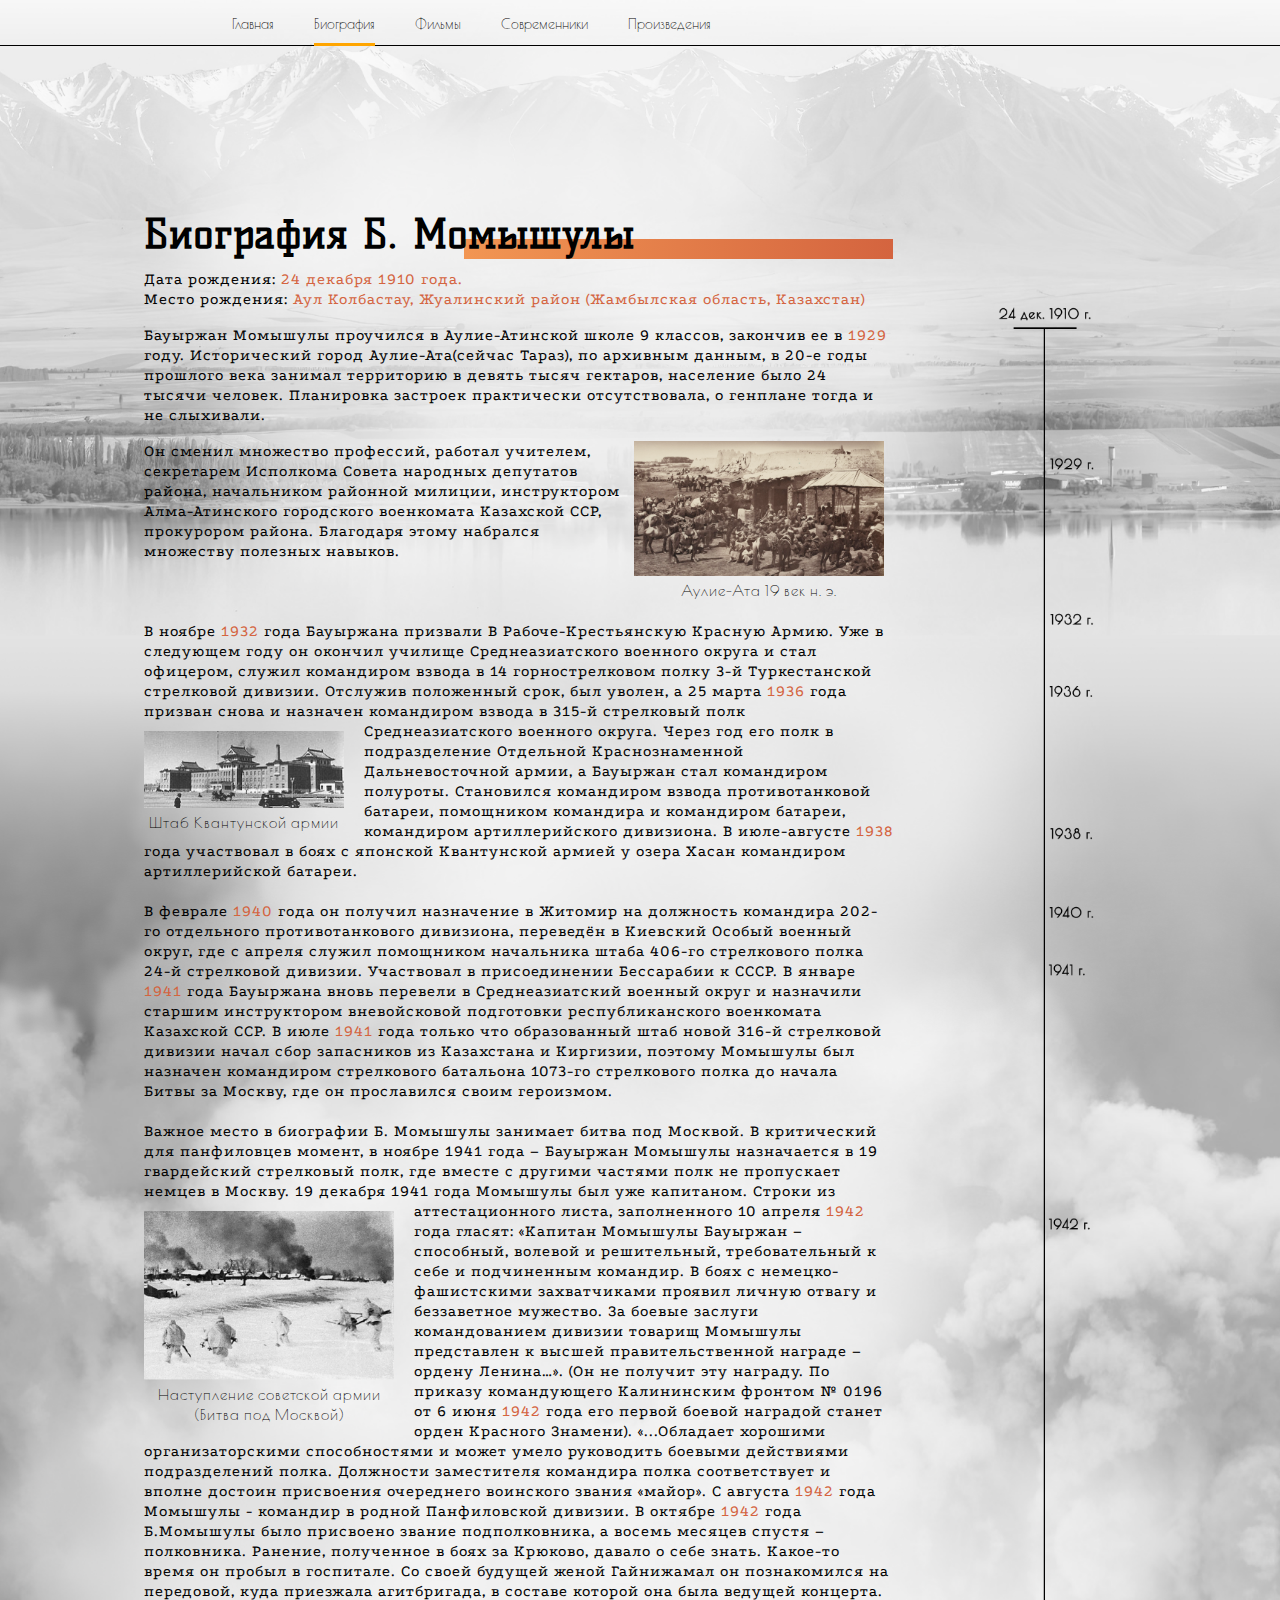
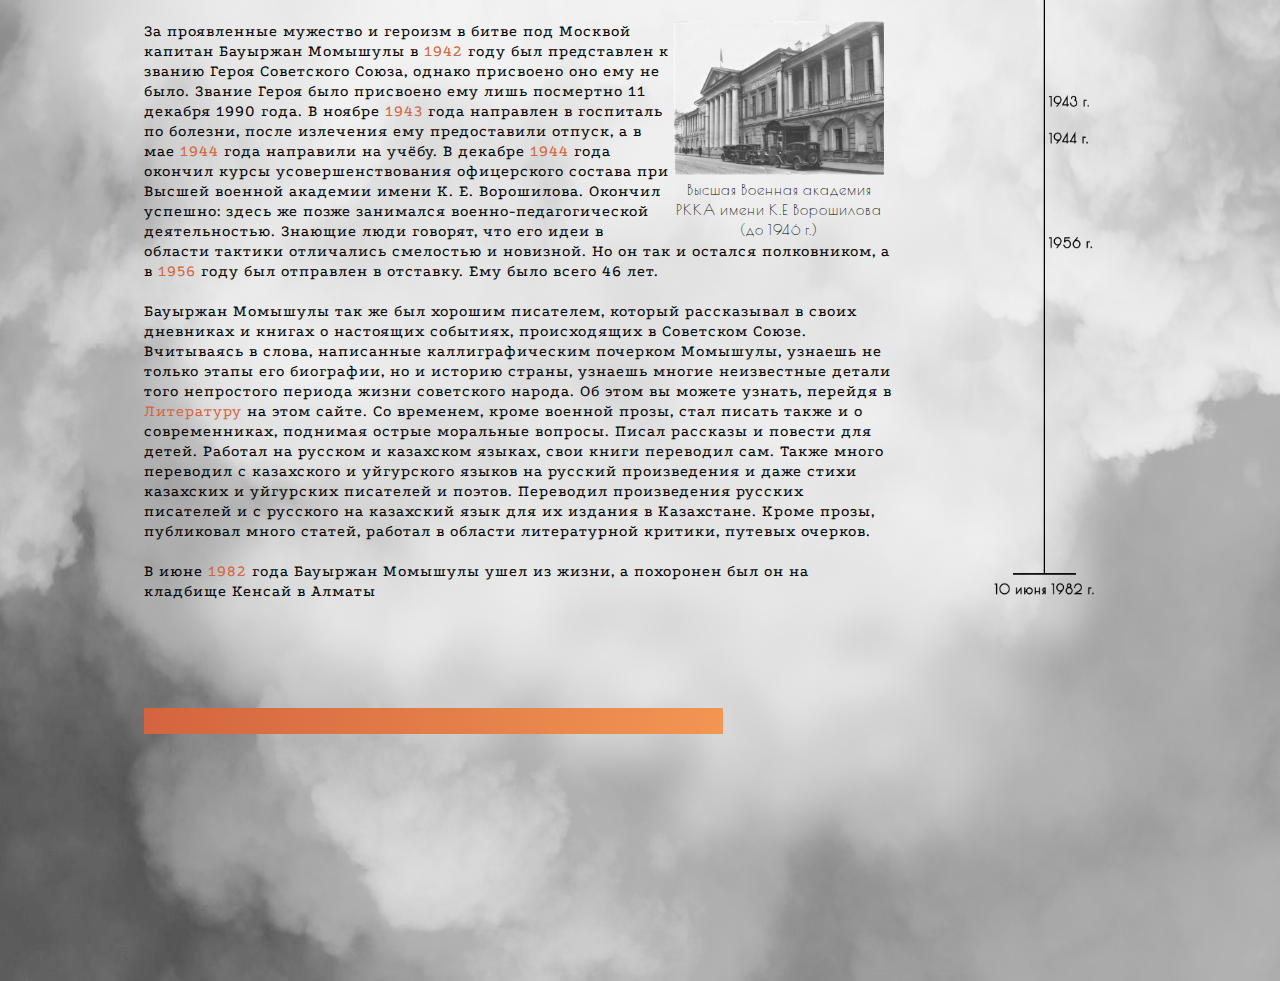
==== commit 940ce335: "изменил слово в меню" ====
--- a/biography/biography.html
+++ b/biography/biography.html
@@ -18,7 +18,7 @@
                 <a href="#">Биография</a>
                 <a href="../films/films.html">Фильмы</a>
                 <a href="../people/people.html">Современники</a>
-                <a href="../books/books.html">Литература</a>
+                <a href="../books/books.html">Произведения</a>
             </div>
         </menu>
         <div class="content">
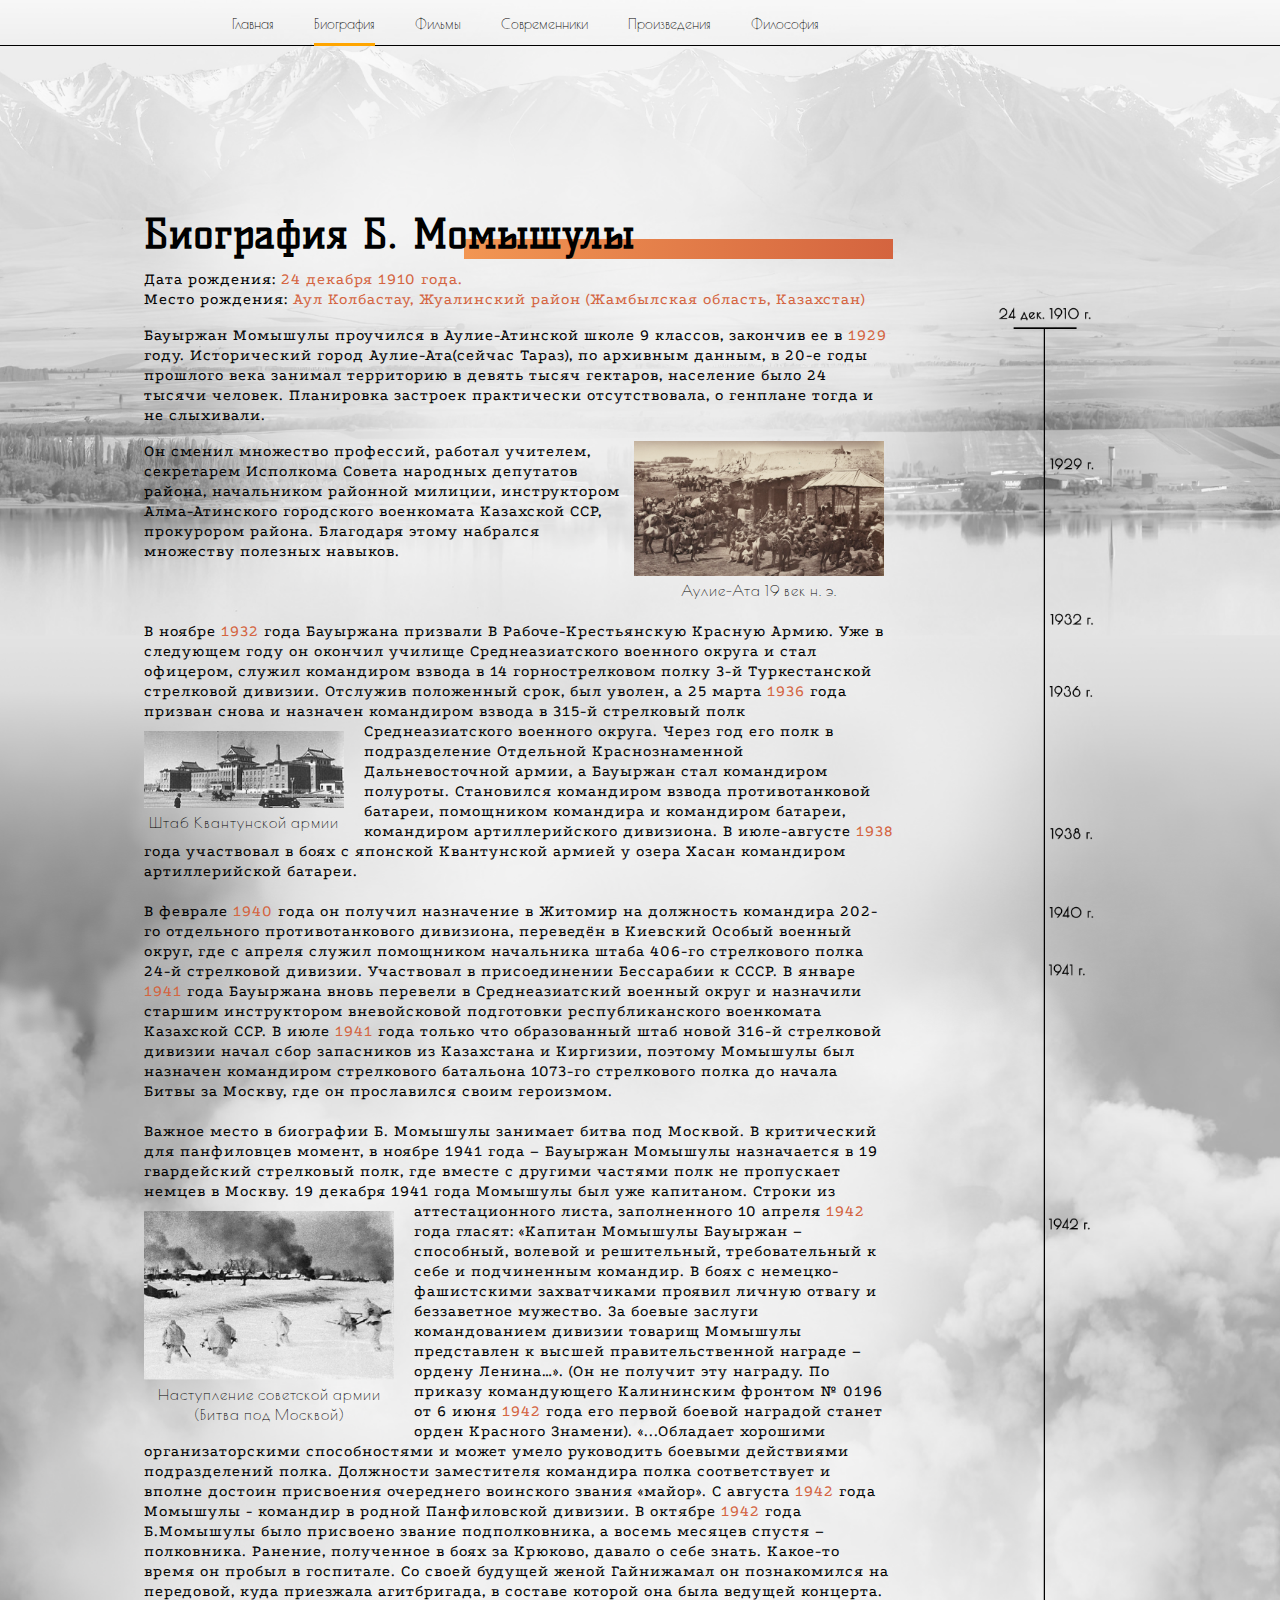
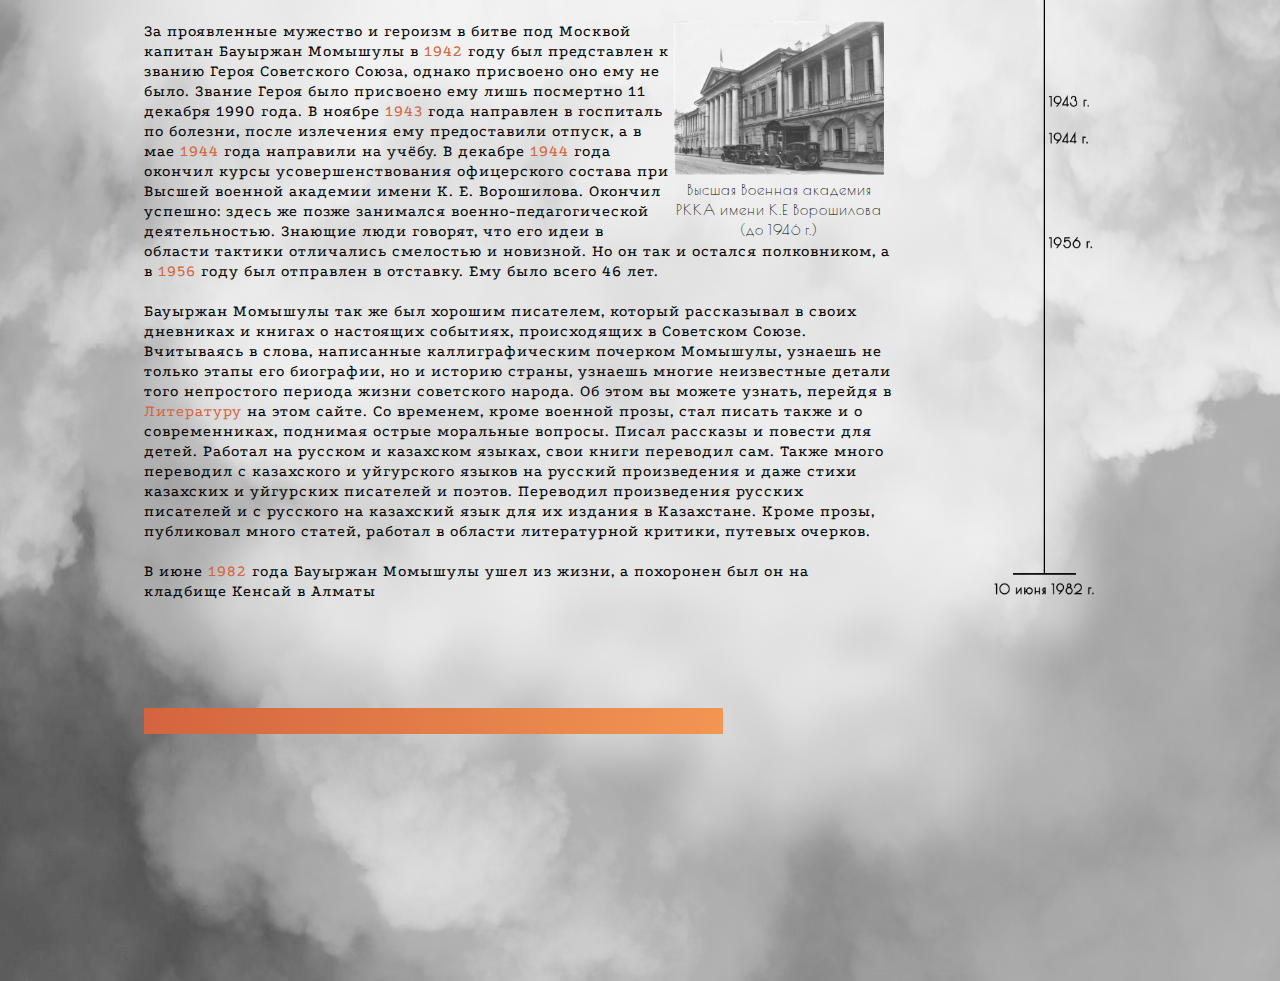
==== commit bba93a26: "добавление философии" ====
--- a/biography/biography.html
+++ b/biography/biography.html
@@ -19,6 +19,7 @@
                 <a href="../films/films.html">Фильмы</a>
                 <a href="../people/people.html">Современники</a>
                 <a href="../books/books.html">Произведения</a>
+                <a href="../phil/phil.html">Философия</a>
             </div>
         </menu>
         <div class="content">
